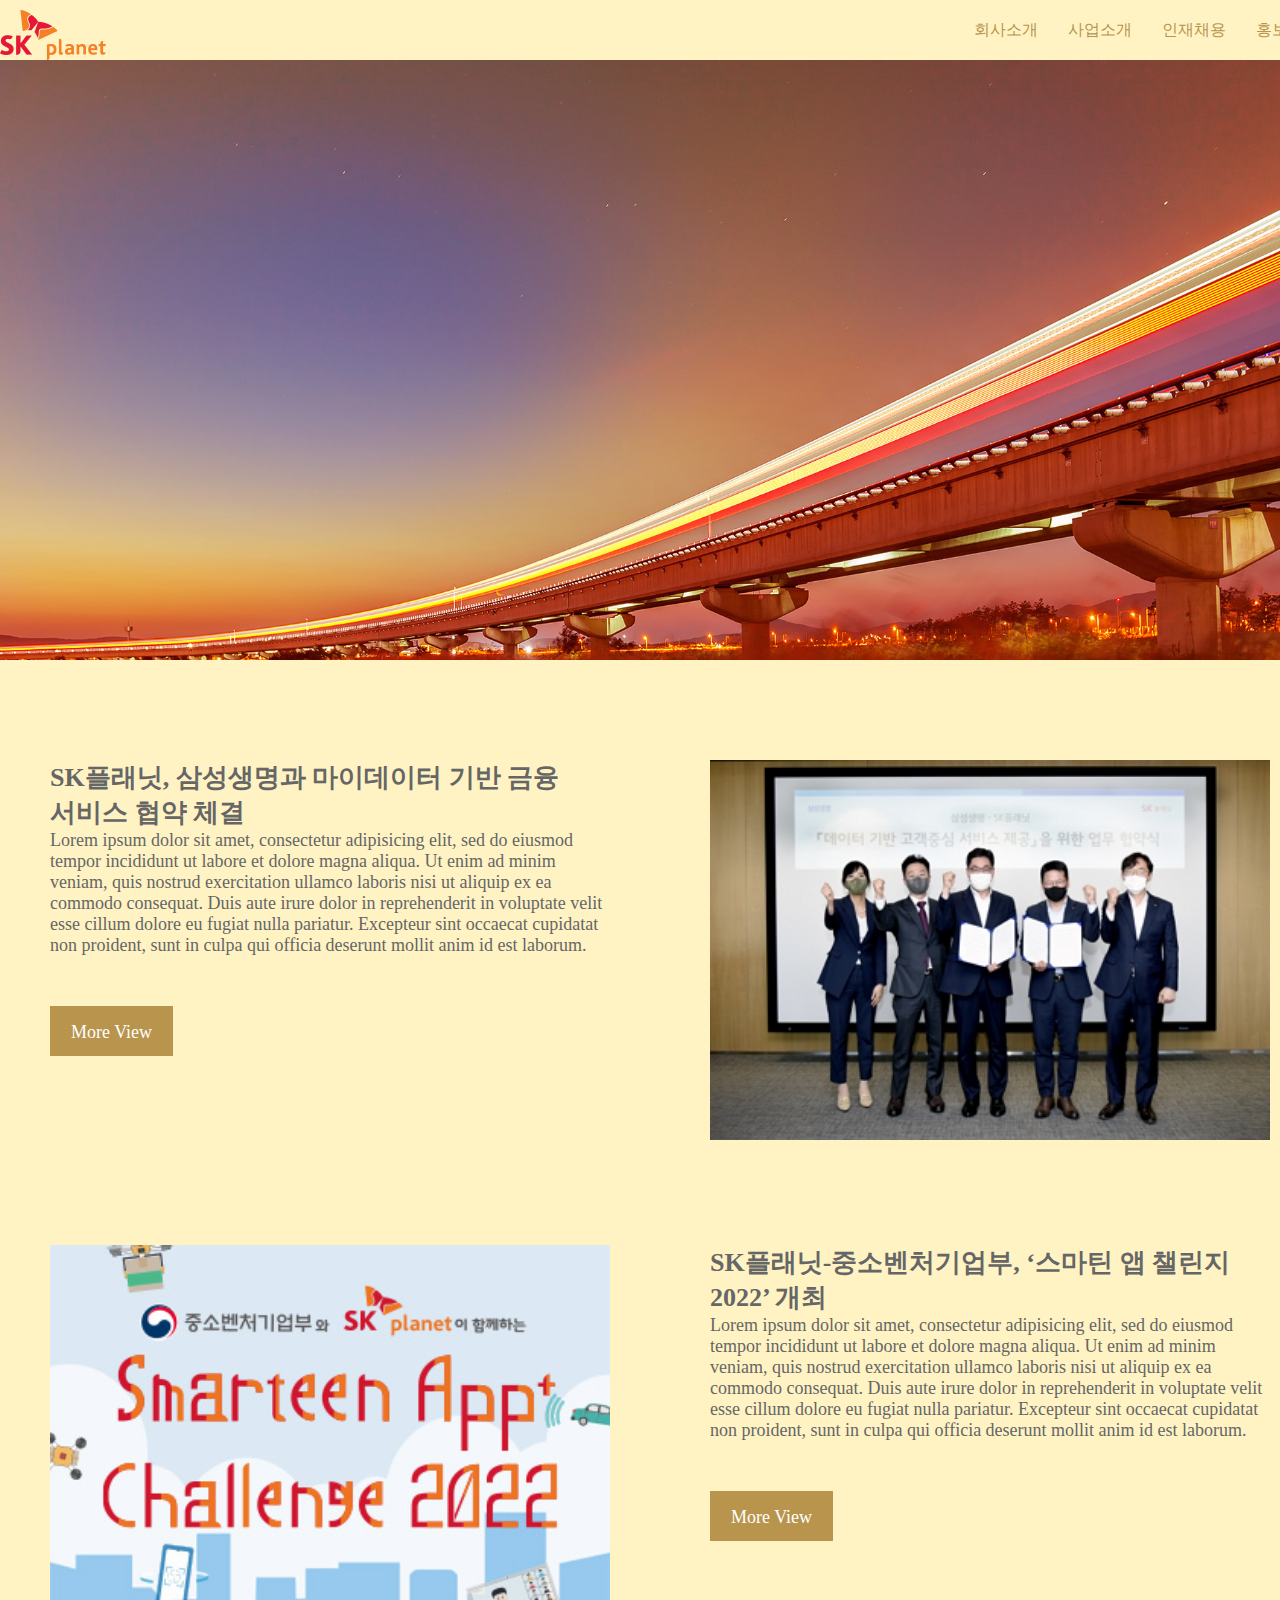
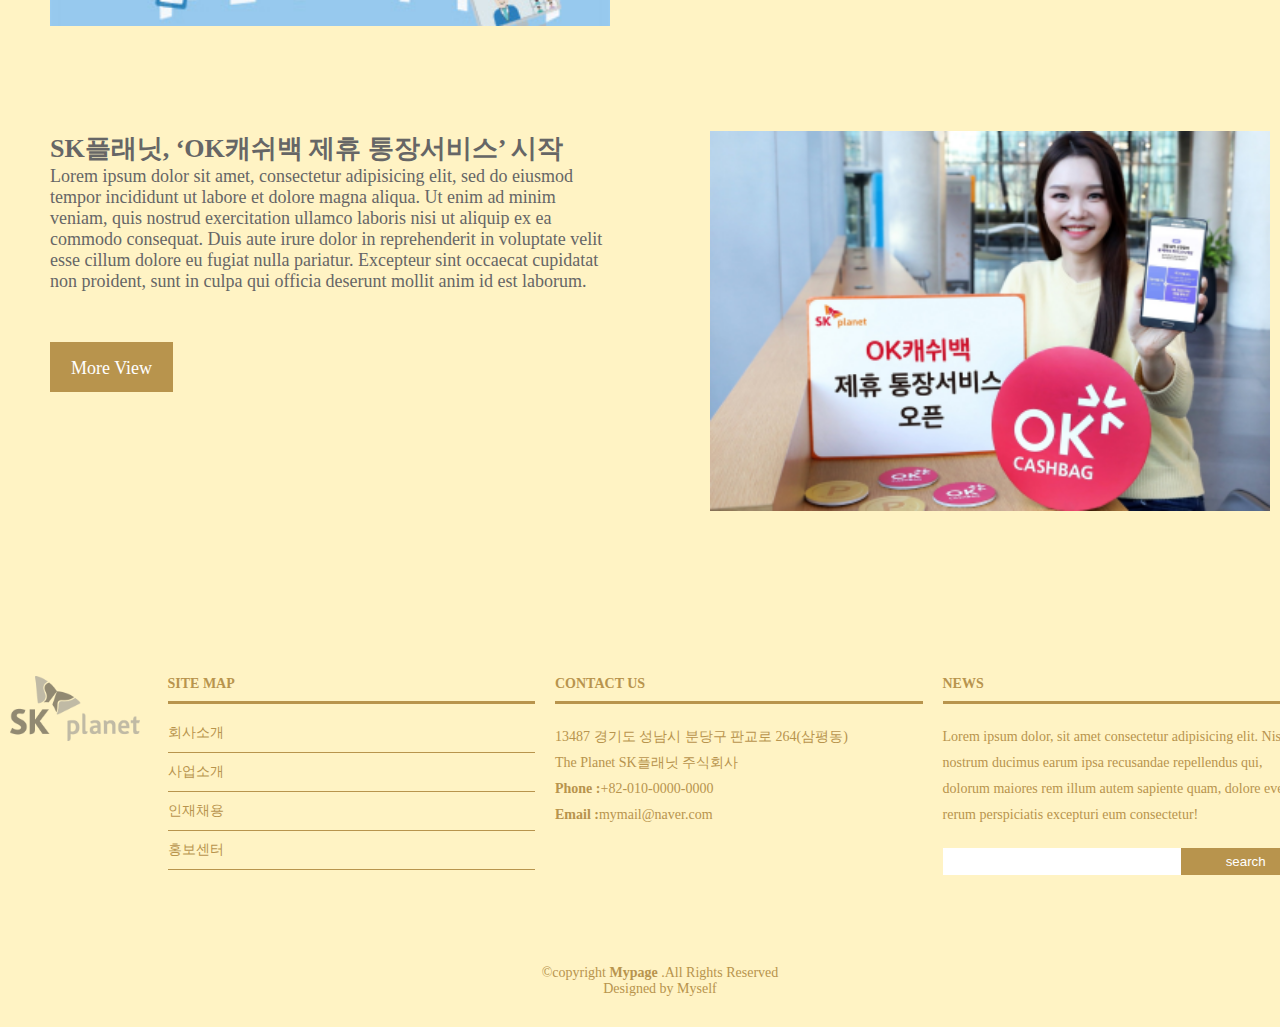
==== index.html @ 3d95439b "f" ====
<!DOCTYPE html>
<html lang="ko">
  <head>
    <meta charset="utf-8">
    <title>SK Planet</title>
    <meta name="viewprot" content="width=device-width, initial-scale=1, maximun-scale=1, minmun-scale=1, user-scalable=no">
    <link rel="stylesheet" href="./css/style.min.css">
    <link rel="stylesheet" href="https://unpkg.com/swiper/swiper-bundle.min.css">
    <script type="text/javascript" src="./js/jquery.min.js"></script>
    <script type="text/javascript" src="./js/common.js"></script>
  </head>
  <body>
    <div id="wrap">
      <header id="header">
        <!-- 로고 -->
        <h1 id="top-logo">
          <a href="index.html"><img src="./img/skp_logo.png" alt="logo"></a>
        </h1>
        <!-- 메인메뉴 -->
        <nav id="top-nav">
          <ul>
            <li>
              <a href="./company/barand.html">회사소개</a>
              <ul class="sub-menu">
                <li><a href="./company/brand.html">Brand</a></li>
                <li><a href="./company/ceo.html">CEO 메시지</a></li>
                <li><a href="./company/co.html">Company Overview</a></li>
                <li><a href="./company/sustainable.html">지속가능경영</a></li>
              </ul>
            </li>
            <li><a href="./product/product.html">사업소개</a>
              <ul class="sub-menu">
                <li><a href="./product/business.html">Business Solution</a></li>
                <li><a href="./product/marketing.html">Marketing Platform</a></li>
              </ul>
            </li>
            <li><a href="./employment/employment.html">인재채용</a>
              <ul class="sub-menu">
                <li><a href="./employment/process.html">채용프로세스</a></li>
              </ul>
            </li>
            <li>
              <a href="./promotion/notice.html">홍보센터</a>
              <ul class="sub-menu">
                <li><a href="./promotion/notice.html">공지사항</a></li>
              </ul>
            </li>
          </ul>
        </nav>
      </header>
      <main>
        <!-- 메인배너 -->
        <div class="mainbanner"></div>
        <!-- 컨텐츠영역 -->
        <div class="container">
          <div class="content">
            <div class="inner">
              <div class="box items_2">
                <div class="items">
                  <h3 class="title">SK플래닛, 삼성생명과 마이데이터 기반 금융<br> 서비스 협약 체결</h3>
                  <p>Lorem ipsum dolor sit amet, consectetur adipisicing elit, sed do eiusmod tempor incididunt ut labore et dolore magna aliqua. Ut enim ad minim veniam, quis nostrud exercitation ullamco laboris nisi ut aliquip ex ea commodo consequat. Duis aute irure dolor in reprehenderit in voluptate velit esse cillum dolore eu fugiat nulla pariatur. Excepteur sint occaecat cupidatat non proident, sunt in culpa qui officia deserunt mollit anim id est laborum.</p>
                  <a href="./company/introduce.html" class="gbtn">More View</a>
                </div>
                <div class="items">
                  <img src="./img/article1.jpg" alt="article1">
                </div>
              </div>
            </div>
            <div class="inner">
              <div class="box items_2">
                <div class="items">
                  <img src="./img/article2.jpg" alt="article2">
                </div>
                <div class="items">
                  <h3 class="title">SK플래닛-중소벤처기업부, ‘스마틴 앱 챌린지 2022’ 개최</h3>
                  <p>Lorem ipsum dolor sit amet, consectetur adipisicing elit, sed do eiusmod tempor incididunt ut labore et dolore magna aliqua. Ut enim ad minim veniam, quis nostrud exercitation ullamco laboris nisi ut aliquip ex ea commodo consequat. Duis aute irure dolor in reprehenderit in voluptate velit esse cillum dolore eu fugiat nulla pariatur. Excepteur sint occaecat cupidatat non proident, sunt in culpa qui officia deserunt mollit anim id est laborum.</p>
                  <a href="./company/introduce.html" class="gbtn">More View</a>
                </div>
              </div>
            </div>
            <div class="inner">
              <div class="box items_2">
                <div class="items">
                  <h3 class="title">SK플래닛,  ‘OK캐쉬백 제휴 통장서비스’ 시작</h3>
                  <p>Lorem ipsum dolor sit amet, consectetur adipisicing elit, sed do eiusmod tempor incididunt ut labore et dolore magna aliqua. Ut enim ad minim veniam, quis nostrud exercitation ullamco laboris nisi ut aliquip ex ea commodo consequat. Duis aute irure dolor in reprehenderit in voluptate velit esse cillum dolore eu fugiat nulla pariatur. Excepteur sint occaecat cupidatat non proident, sunt in culpa qui officia deserunt mollit anim id est laborum.</p>
                  <a href="./company/introduce.html" class="gbtn">More View</a>
                </div>
                <div class="items">
                  <img src="./img/article3.png" alt="article3">
                </div>
              </div>
            </div>
          </div>
        </div>
      </main>
      <footer id="footer">
          <!-- footer 상단 역역 -->
          <div class="footer-top">
            <div class="container">
              <div class="row">
                <div class="column footer-logo">
                  <!-- footer logo -->
                  <h3>
                    <a href="index.html"><img src="./img/skp_logo_gray.png" alt="footerlogo"></a>
                  </h3>
                </div>
                <div class="column">
                  <!-- map -->
                  <h4>site map</h4>
                  <ul>
                    <li><a href="./company/barand.html">회사소개</a></li>
                    <li><a href="./product/product.html">사업소개</a></li>
                    <li><a href="./employment/employment.html">인재채용</a></li>
                    <li><a href="./promotion/notice.html">홍보센터</a></li>
                  </ul>
                </div>
                <div class="column">
                  <!-- contact us  -->
                  <h4>contact us</h4>
                  <p>
                    13487 경기도 성남시 분당구 판교로 264(삼평동)<br>
                    The Planet SK플래닛 주식회사<br>
                    <strong>Phone :</strong><a href="tel:+82-10-0000-0000">+82-010-0000-0000</a><br>
                    <strong>Email :</strong><a href="mailto:mymail@naver.com">mymail@naver.com</a>
                  </p>
                </div>
                <div class="column news">
                  <!-- news -->
                  <h4>news</h4>
                  <p>Lorem ipsum dolor, sit amet consectetur adipisicing elit. Nisi nostrum ducimus earum ipsa recusandae repellendus qui, dolorum maiores rem illum autem sapiente quam, dolore eveniet rerum perspiciatis excepturi eum consectetur!</p>
                  <form>
                    <input type="text" name="search"><input type="submit" value="search">
                  </form>
                </div>
              </div>
            </div>
          </div>
          <!-- footer 하단 영역 -->
          <div class="container">
            <div class="copyright">
              &copy;copyright <strong>Mypage</strong> .All Rights Reserved
            </div>
            <div class="credits">
              Designed by <a href="mailto:aaa@naver.com">Myself</a>
            </div>
          </div>
      </footer>
    </div>
  </body>
</html>
---- css/style.min.css ----
html,body{height:100%}body{background:#fff3c4;color:#666}html,body,p,dt,dd,dl,ul,li,h1,h2,h3,h4,h5,h6{margin:0;padding:0}li{list-style:none}a{text-decoration:none;color:#b8944d;transition:.5s}a:hover{color:#e3a936}.gbtn{display:inline-block;box-sizing:border-box;padding:0 20px;height:50px;line-height:50px;text-align:center;background:#b8944d;color:white;border:1px solid #b8944d}.gbtn:hover{color:#b8944d;background:white}.box{display:flex}.box .items{box-sizing:border-box;padding:50px;flex:100%;flex-shrink:0;font-size:18px}.box .items .title{font-size:26px}.box .items img{width:100%}.box.items_2 .items{flex:50%}table{width:100%;table-layout:fixed;border-collapse:collapse;border:0}table+.gbtn{margin-top:20px}table+.gbtn.right{float:right}table th{padding:20px 15px;text-align:left;font-weight:500;font-size:16px;color:#ffffff;text-transform:uppercase}table td{padding:15px;text-align:left;vertical-align:middle;font-weight:300;font-size:14px;color:#666;border-bottom:1px solid #b8944d}.tbl-header{background-color:#b8944d;margin-top:50px}.tbl-content{margin-top:0}.accordian dl{margin:50px auto}.accordian dl dt{font-size:18px;text-indent:3em;color:white;line-height:35px;height:35px;background:#b8944d}.accordian dl dd{height:300px;background:#d4d0c8}.accordian dl dd p{text-indent:1em;padding:20px}.map-info-window{width:150px;text-align:center;padding:6px 0}#wrap{width:1320px;margin:0 auto}#wrap #header{position:relative;height:60px}#wrap #header #top-logo{position:relative;z-index:1;float:left}#wrap #header #top-logo a{height:60px;line-height:60px}#wrap #header #top-logo a img{margin-top:10px;float:left}#wrap #header #top-nav{position:relative;height:60px}#wrap #header #top-nav ul{float:right}#wrap #header #top-nav ul li{position:relative;float:left;margin-left:30px}#wrap #header #top-nav ul li:first-child{margin-left:0}#wrap #header #top-nav ul li a{display:inline-block;width:100%;height:100%;line-height:60px}#wrap #header #top-nav ul li:hover .sub-menu{visibility:visible;top:100%;opacity:1}#wrap #header #top-nav ul li .sub-menu{position:absolute;border:1px solid #b8944d;visibility:hidden;top:calc(100% - 3px);opacity:0;transition:0.3s;z-index:500}#wrap #header #top-nav ul li .sub-menu li{width:100%;margin:0;background:white;box-sizing:border-box;padding:0 10px;min-width:150px;transition:0.3x}#wrap #header #top-nav ul li .sub-menu li:hover{background:#b8944d}#wrap #header #top-nav ul li .sub-menu li:hover a{color:white}#wrap #header #top-nav ul li .sub-menu li a{height:40px;line-height:40px}#wrap main{min-height:calc(100vh - (60px + 80px + 51px))}#wrap #footer{margin-top:50px;color:#b8944d;font-size:14px}#wrap #footer>.container{padding:30px 0;text-align:center}#wrap #footer .container .row{display:flex;justify-content:center;flex-wrap:wrap}#wrap #footer .container .row .column{flex:25%;padding:0 10px;margin-bottom:30px;box-sizing:border-box}#wrap #footer .container .row .column.footer-logo{flex:100px}#wrap #footer .container .row .column.news p{margin-bottom:20px}#wrap #footer .container .row .column.news input[type=text]{border:0;width:65%;padding:6px 8px;box-sizing:border-box}#wrap #footer .container .row .column.news input[type=submit]{border:0;padding:6px 0;width:35%;background-color:#b8944d;color:white;cursor:pointer}#wrap #footer .container .row .column.footer-logo h3 a img{width:130px;height:65px}#wrap #footer .container .row .column h4{position:relative;font-size:14px;font-weight:700;text-transform:uppercase;padding-bottom:12px;margin-bottom:20px}#wrap #footer .container .row .column h4:after,#wrap #footer .container .row .column h4:before{content:'';position:absolute;bottom:0;left:0}#wrap #footer .container .row .column h4:before{width:100%;height:1px;background-color:#b8944d}#wrap #footer .container .row .column h4:after{width:100%;height:3px;background-color:#b8944d}#wrap #footer .container .row ul li{border-bottom:1px solid #b8944d;padding:10px 0}#wrap #footer .container .row ul li:first-child{padding-top:0}#wrap #footer .container .row p{line-height:26px}#wrap #footer .footer-top{background-color:#fff3c4;padding:60px 0 30px}.mainbanner{height:600px;background-image:url("../img/main-banner-01.jpg");background-repeat:no-repeat;background-size:cover}.inner:nth-child(1){margin-top:50px}.inner .box.items_2 .items p+a{margin-top:50px}body.subpage main .container{display:flex}body.subpage main .container #lnb{flex:230px;flex-shrink:0;flex-grow:0;box-sizing:border-box;padding-right:50px}body.subpage main .container #lnb ul li{border-bottom:1px solid #b8944d}body.subpage main .container #lnb ul li a{display:inline-block;width:100%;height:100%;line-height:50px;font-size:18px;box-sizing:border-box;transition:0.5s}body.subpage main .container #lnb ul li a:hover{padding-left:20px}body.subpage main .container #lnb ul li a.on{color:white;background:#b8944d;padding-left:20px}body.subpage main .container .sub-title span{position:relative;display:inline-block;padding-bottom:8px;line-height:43px}body.subpage main .container .sub-title span:after{content:'';position:absolute;height:3px;background:#b8944d;bottom:0;left:0;right:0}body.subpage main .container .inner+.inner{margin-top:50px;padding-top:50px;border-top:1px solid #b8944d}body.subpage main .container .inner .box{flex-wrap:wrap}
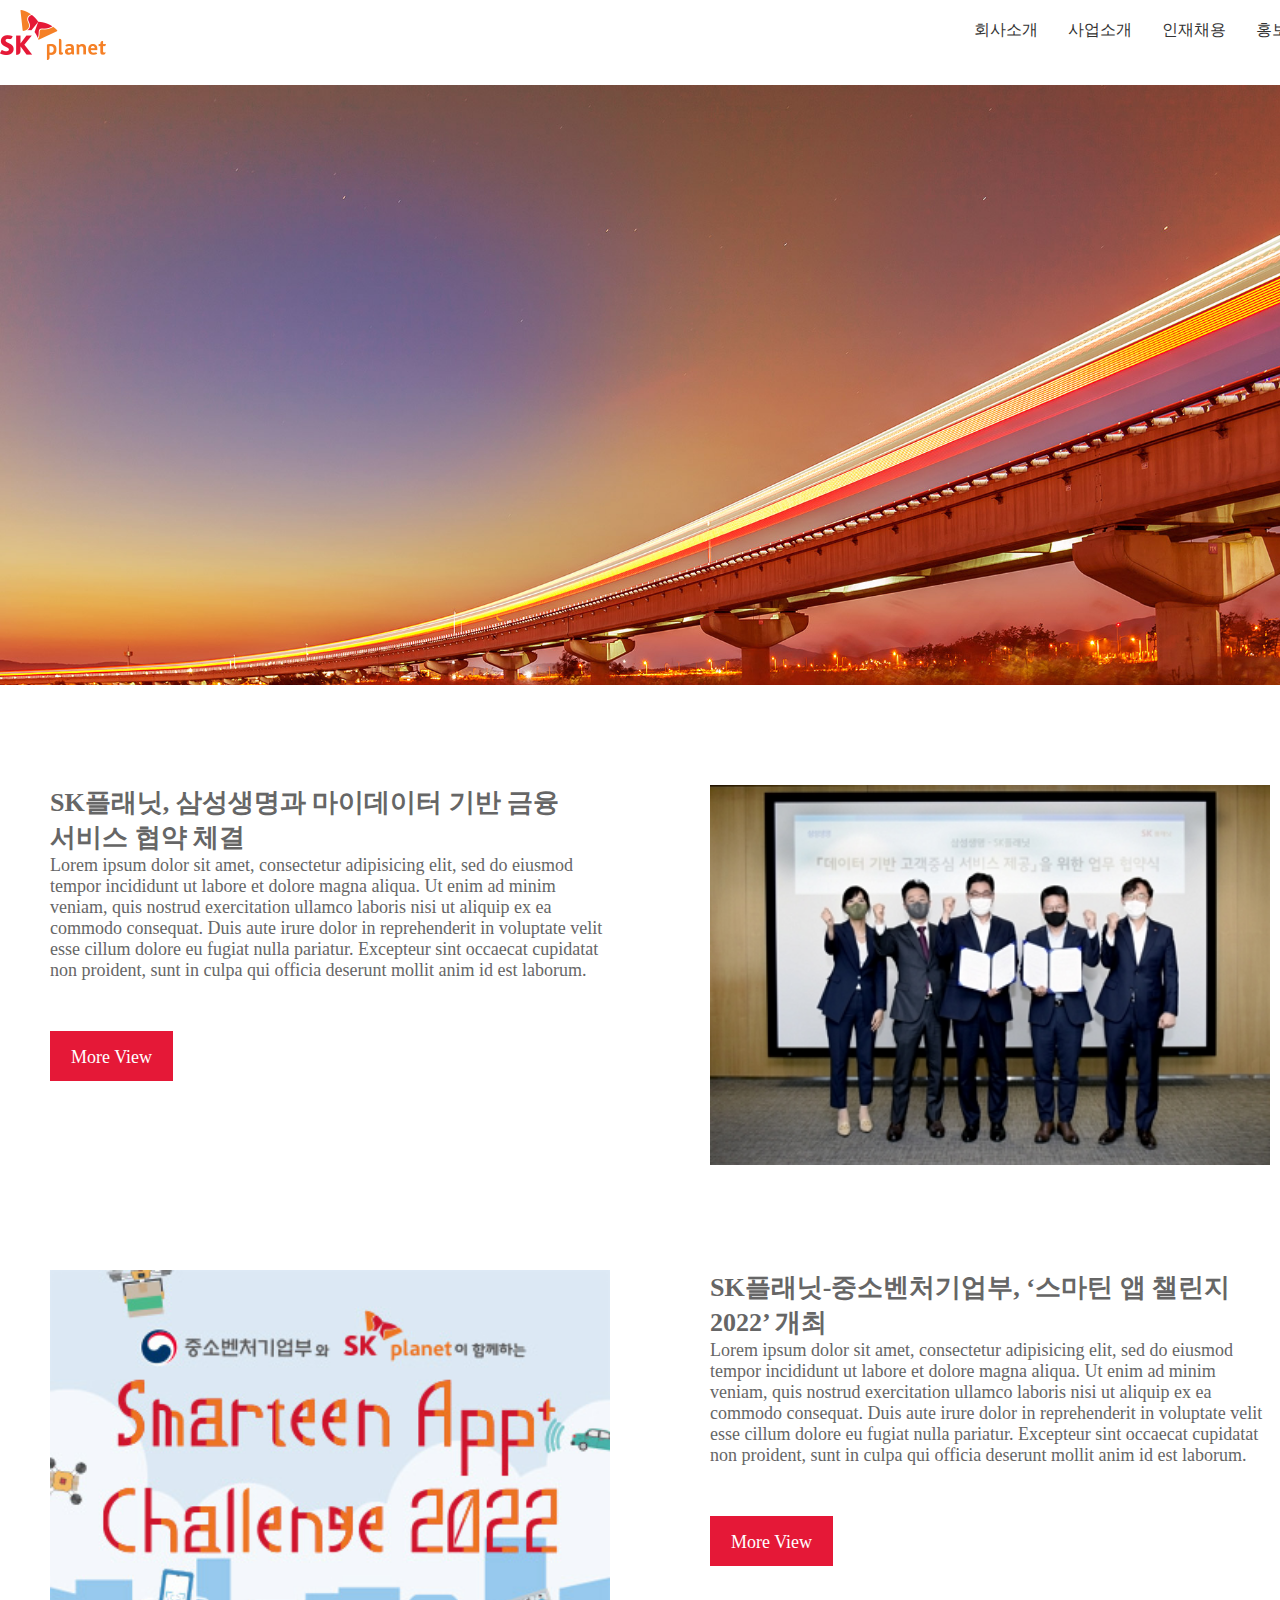
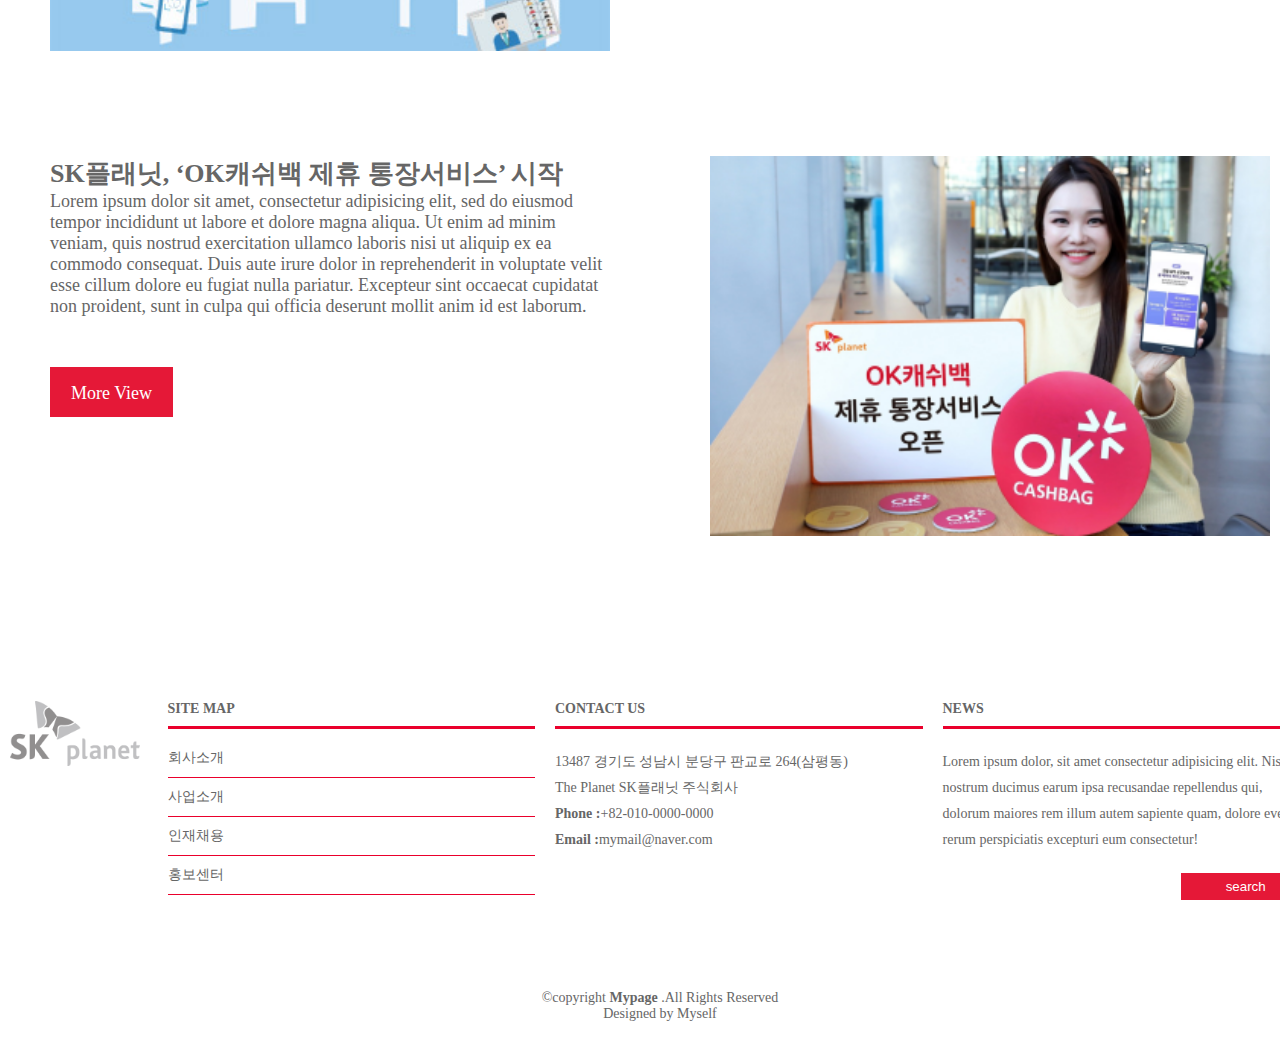
==== commit 35116ef6: "sus" ====
--- a/index.html
+++ b/index.html
@@ -20,7 +20,7 @@
         <nav id="top-nav">
           <ul>
             <li>
-              <a href="./company/barand.html">회사소개</a>
+              <a href="./company/brand.html">회사소개</a>
               <ul class="sub-menu">
                 <li><a href="./company/brand.html">Brand</a></li>
                 <li><a href="./company/ceo.html">CEO 메시지</a></li>
@@ -59,7 +59,7 @@
                 <div class="items">
                   <h3 class="title">SK플래닛, 삼성생명과 마이데이터 기반 금융<br> 서비스 협약 체결</h3>
                   <p>Lorem ipsum dolor sit amet, consectetur adipisicing elit, sed do eiusmod tempor incididunt ut labore et dolore magna aliqua. Ut enim ad minim veniam, quis nostrud exercitation ullamco laboris nisi ut aliquip ex ea commodo consequat. Duis aute irure dolor in reprehenderit in voluptate velit esse cillum dolore eu fugiat nulla pariatur. Excepteur sint occaecat cupidatat non proident, sunt in culpa qui officia deserunt mollit anim id est laborum.</p>
-                  <a href="./company/introduce.html" class="gbtn">More View</a>
+                  <a href="#" class="gbtn">More View</a>
                 </div>
                 <div class="items">
                   <img src="./img/article1.jpg" alt="article1">
@@ -74,7 +74,7 @@
                 <div class="items">
                   <h3 class="title">SK플래닛-중소벤처기업부, ‘스마틴 앱 챌린지 2022’ 개최</h3>
                   <p>Lorem ipsum dolor sit amet, consectetur adipisicing elit, sed do eiusmod tempor incididunt ut labore et dolore magna aliqua. Ut enim ad minim veniam, quis nostrud exercitation ullamco laboris nisi ut aliquip ex ea commodo consequat. Duis aute irure dolor in reprehenderit in voluptate velit esse cillum dolore eu fugiat nulla pariatur. Excepteur sint occaecat cupidatat non proident, sunt in culpa qui officia deserunt mollit anim id est laborum.</p>
-                  <a href="./company/introduce.html" class="gbtn">More View</a>
+                  <a href="#" class="gbtn">More View</a>
                 </div>
               </div>
             </div>
@@ -83,7 +83,7 @@
                 <div class="items">
                   <h3 class="title">SK플래닛,  ‘OK캐쉬백 제휴 통장서비스’ 시작</h3>
                   <p>Lorem ipsum dolor sit amet, consectetur adipisicing elit, sed do eiusmod tempor incididunt ut labore et dolore magna aliqua. Ut enim ad minim veniam, quis nostrud exercitation ullamco laboris nisi ut aliquip ex ea commodo consequat. Duis aute irure dolor in reprehenderit in voluptate velit esse cillum dolore eu fugiat nulla pariatur. Excepteur sint occaecat cupidatat non proident, sunt in culpa qui officia deserunt mollit anim id est laborum.</p>
-                  <a href="./company/introduce.html" class="gbtn">More View</a>
+                  <a href="#" class="gbtn">More View</a>
                 </div>
                 <div class="items">
                   <img src="./img/article3.png" alt="article3">
--- a/css/style.min.css
+++ b/css/style.min.css
@@ -1 +1 @@
-html,body{height:100%}body{background:#fff3c4;color:#666}html,body,p,dt,dd,dl,ul,li,h1,h2,h3,h4,h5,h6{margin:0;padding:0}li{list-style:none}a{text-decoration:none;color:#b8944d;transition:.5s}a:hover{color:#e3a936}.gbtn{display:inline-block;box-sizing:border-box;padding:0 20px;height:50px;line-height:50px;text-align:center;background:#b8944d;color:white;border:1px solid #b8944d}.gbtn:hover{color:#b8944d;background:white}.box{display:flex}.box .items{box-sizing:border-box;padding:50px;flex:100%;flex-shrink:0;font-size:18px}.box .items .title{font-size:26px}.box .items img{width:100%}.box.items_2 .items{flex:50%}table{width:100%;table-layout:fixed;border-collapse:collapse;border:0}table+.gbtn{margin-top:20px}table+.gbtn.right{float:right}table th{padding:20px 15px;text-align:left;font-weight:500;font-size:16px;color:#ffffff;text-transform:uppercase}table td{padding:15px;text-align:left;vertical-align:middle;font-weight:300;font-size:14px;color:#666;border-bottom:1px solid #b8944d}.tbl-header{background-color:#b8944d;margin-top:50px}.tbl-content{margin-top:0}.accordian dl{margin:50px auto}.accordian dl dt{font-size:18px;text-indent:3em;color:white;line-height:35px;height:35px;background:#b8944d}.accordian dl dd{height:300px;background:#d4d0c8}.accordian dl dd p{text-indent:1em;padding:20px}.map-info-window{width:150px;text-align:center;padding:6px 0}#wrap{width:1320px;margin:0 auto}#wrap #header{position:relative;height:60px}#wrap #header #top-logo{position:relative;z-index:1;float:left}#wrap #header #top-logo a{height:60px;line-height:60px}#wrap #header #top-logo a img{margin-top:10px;float:left}#wrap #header #top-nav{position:relative;height:60px}#wrap #header #top-nav ul{float:right}#wrap #header #top-nav ul li{position:relative;float:left;margin-left:30px}#wrap #header #top-nav ul li:first-child{margin-left:0}#wrap #header #top-nav ul li a{display:inline-block;width:100%;height:100%;line-height:60px}#wrap #header #top-nav ul li:hover .sub-menu{visibility:visible;top:100%;opacity:1}#wrap #header #top-nav ul li .sub-menu{position:absolute;border:1px solid #b8944d;visibility:hidden;top:calc(100% - 3px);opacity:0;transition:0.3s;z-index:500}#wrap #header #top-nav ul li .sub-menu li{width:100%;margin:0;background:white;box-sizing:border-box;padding:0 10px;min-width:150px;transition:0.3x}#wrap #header #top-nav ul li .sub-menu li:hover{background:#b8944d}#wrap #header #top-nav ul li .sub-menu li:hover a{color:white}#wrap #header #top-nav ul li .sub-menu li a{height:40px;line-height:40px}#wrap main{min-height:calc(100vh - (60px + 80px + 51px))}#wrap #footer{margin-top:50px;color:#b8944d;font-size:14px}#wrap #footer>.container{padding:30px 0;text-align:center}#wrap #footer .container .row{display:flex;justify-content:center;flex-wrap:wrap}#wrap #footer .container .row .column{flex:25%;padding:0 10px;margin-bottom:30px;box-sizing:border-box}#wrap #footer .container .row .column.footer-logo{flex:100px}#wrap #footer .container .row .column.news p{margin-bottom:20px}#wrap #footer .container .row .column.news input[type=text]{border:0;width:65%;padding:6px 8px;box-sizing:border-box}#wrap #footer .container .row .column.news input[type=submit]{border:0;padding:6px 0;width:35%;background-color:#b8944d;color:white;cursor:pointer}#wrap #footer .container .row .column.footer-logo h3 a img{width:130px;height:65px}#wrap #footer .container .row .column h4{position:relative;font-size:14px;font-weight:700;text-transform:uppercase;padding-bottom:12px;margin-bottom:20px}#wrap #footer .container .row .column h4:after,#wrap #footer .container .row .column h4:before{content:'';position:absolute;bottom:0;left:0}#wrap #footer .container .row .column h4:before{width:100%;height:1px;background-color:#b8944d}#wrap #footer .container .row .column h4:after{width:100%;height:3px;background-color:#b8944d}#wrap #footer .container .row ul li{border-bottom:1px solid #b8944d;padding:10px 0}#wrap #footer .container .row ul li:first-child{padding-top:0}#wrap #footer .container .row p{line-height:26px}#wrap #footer .footer-top{background-color:#fff3c4;padding:60px 0 30px}.mainbanner{height:600px;background-image:url("../img/main-banner-01.jpg");background-repeat:no-repeat;background-size:cover}.inner:nth-child(1){margin-top:50px}.inner .box.items_2 .items p+a{margin-top:50px}body.subpage main .container{display:flex}body.subpage main .container #lnb{flex:230px;flex-shrink:0;flex-grow:0;box-sizing:border-box;padding-right:50px}body.subpage main .container #lnb ul li{border-bottom:1px solid #b8944d}body.subpage main .container #lnb ul li a{display:inline-block;width:100%;height:100%;line-height:50px;font-size:18px;box-sizing:border-box;transition:0.5s}body.subpage main .container #lnb ul li a:hover{padding-left:20px}body.subpage main .container #lnb ul li a.on{color:white;background:#b8944d;padding-left:20px}body.subpage main .container .sub-title span{position:relative;display:inline-block;padding-bottom:8px;line-height:43px}body.subpage main .container .sub-title span:after{content:'';position:absolute;height:3px;background:#b8944d;bottom:0;left:0;right:0}body.subpage main .container .inner+.inner{margin-top:50px;padding-top:50px;border-top:1px solid #b8944d}body.subpage main .container .inner .box{flex-wrap:wrap}
+html,body{height:100%}body{background:#fff;color:#666}html,body,p,dt,dd,dl,ul,li,h1,h2,h3,h4,h5,h6{margin:0;padding:0}li{list-style:none}a{text-decoration:none;color:#666;transition:.5s}a:hover{color:#ea002c}.gbtn{display:inline-block;box-sizing:border-box;padding:0 20px;height:50px;line-height:50px;text-align:center;background:#e51837;color:white;border:1px solid #e51837}.gbtn:hover{color:#e51837;background:white}.box{display:flex}.box .items{box-sizing:border-box;padding:50px;flex:100%;flex-shrink:0;font-size:18px}.box .items .title{font-size:26px}.box .items img{width:100%}.box.items_2 .items{flex:50%}table{width:100%;table-layout:fixed;border-collapse:collapse;border:0}table+.gbtn{margin-top:20px}table+.gbtn.right{float:right}table th{padding:20px 15px;text-align:left;font-weight:500;font-size:16px;color:#ffffff;text-transform:uppercase}table td{padding:15px;text-align:left;vertical-align:middle;font-weight:300;font-size:14px;color:#666;border-bottom:1px solid #ea002c}.tbl-header{background-color:#ea002c;margin-top:50px}.tbl-content{margin-top:0}.accordian dl{margin:50px auto}.accordian dl dt{font-size:18px;text-indent:3em;color:white;line-height:35px;height:35px;background:#b8944d}.accordian dl dd{height:300px;background:#d4d0c8}.accordian dl dd p{text-indent:1em;padding:20px}.map-info-window{width:150px;text-align:center;padding:6px 0}#wrap{width:1320px;margin:0 auto}#wrap #header{position:relative;height:60px}#wrap #header #top-logo{position:relative;z-index:1;float:left}#wrap #header #top-logo a{height:60px;line-height:60px}#wrap #header #top-logo a img{margin-top:10px;float:left}#wrap #header #top-nav{position:relative;height:60px}#wrap #header #top-nav ul{float:right}#wrap #header #top-nav ul li{position:relative;float:left;margin-left:30px}#wrap #header #top-nav ul li:first-child{margin-left:0}#wrap #header #top-nav ul li a{display:inline-block;width:100%;height:100%;line-height:60px;color:#333}#wrap #header #top-nav ul li:hover .sub-menu{visibility:visible;top:100%;opacity:1}#wrap #header #top-nav ul li .sub-menu{position:absolute;border:1px solid #ccc;visibility:hidden;top:calc(100% - 3px);opacity:0;transition:0.3s;z-index:500}#wrap #header #top-nav ul li .sub-menu li{width:100%;margin:0;background:white;box-sizing:border-box;padding:0 10px;min-width:150px;transition:0.3x}#wrap #header #top-nav ul li .sub-menu li:hover{background:white}#wrap #header #top-nav ul li .sub-menu li:hover a{color:#ea002c}#wrap #header #top-nav ul li .sub-menu li a{height:40px;line-height:40px}#wrap main{min-height:calc(100vh - (60px + 80px + 51px))}#wrap #footer{margin-top:50px;color:#666;font-size:14px}#wrap #footer>.container{padding:30px 0;text-align:center}#wrap #footer .container .row{display:flex;justify-content:center;flex-wrap:wrap}#wrap #footer .container .row .column{flex:25%;padding:0 10px;margin-bottom:30px;box-sizing:border-box}#wrap #footer .container .row .column.footer-logo{flex:100px}#wrap #footer .container .row .column.news p{margin-bottom:20px}#wrap #footer .container .row .column.news input[type=text]{border:0;width:65%;padding:6px 8px;box-sizing:border-box}#wrap #footer .container .row .column.news input[type=submit]{border:0;padding:6px 0;width:35%;background-color:#e51837;color:white;cursor:pointer}#wrap #footer .container .row .column.footer-logo h3 a img{width:130px;height:65px}#wrap #footer .container .row .column h4{position:relative;font-size:14px;font-weight:700;text-transform:uppercase;padding-bottom:12px;margin-bottom:20px}#wrap #footer .container .row .column h4:after,#wrap #footer .container .row .column h4:before{content:'';position:absolute;bottom:0;left:0}#wrap #footer .container .row .column h4:before{width:100%;height:1px;background-color:#ea002c}#wrap #footer .container .row .column h4:after{width:100%;height:3px;background-color:#ea002c}#wrap #footer .container .row ul li{border-bottom:1px solid #ea002c;padding:10px 0}#wrap #footer .container .row ul li:first-child{padding-top:0}#wrap #footer .container .row p{line-height:26px}#wrap #footer .footer-top{background-color:#fff;padding:60px 0 30px}.mainbanner{height:600px;background-image:url("../img/main-banner-01.jpg");background-repeat:no-repeat;background-size:cover;margin-top:25px}.inner:nth-child(1){margin-top:50px}.inner .box.items_2 .items p+a{margin-top:50px}body.subpage main .container{display:flex}body.subpage main .container #lnb{flex:230px;flex-shrink:0;flex-grow:0;box-sizing:border-box;padding-right:50px;margin-top:25px}body.subpage main .container #lnb ul li{border-bottom:1px solid #ea002c}body.subpage main .container #lnb ul li a{display:inline-block;width:100%;height:100%;line-height:50px;font-size:18px;box-sizing:border-box;transition:0.5s}body.subpage main .container #lnb ul li a:hover{padding-left:20px}body.subpage main .container #lnb ul li a.on{color:white;background:#e51837;padding-left:20px}body.subpage main .container .sub-title span{position:relative;display:inline-block;line-height:75px}body.subpage main .container .sub-title span:after{content:'';position:absolute;height:3px;background:#ea002c;bottom:0;left:0;right:0}body.subpage main .container .inner+.inner{margin-top:50px;padding-top:50px;border-top:1px solid #666}body.subpage main .container .inner .box{flex-wrap:wrap}body.subpage main .container .inner .items img{margin-bottom:30px}body.subpage main .container .inner .items p{text-align:center;color:#000;line-height:1.8;font-size:16px}body.subpage main .container .inner .title{margin-bottom:20px}body.subpage main .container .inner .title+p{text-align:left}body.subpage main .container .inner .title+ul{color:#333;float:right;border-top:1px solid #666;border-bottom:1px solid #666;width:842px}body.subpage main .container .inner .cover{padding:35px 19px 32px;border-top:1px solid #ccc;height:50px}body.subpage main .container .inner .cover:first-child{border-top:none}body.subpage main .container .inner .cover ul{float:left;margin:0 0 40px 40px}body.subpage main .container .inner .year{float:left;font-weight:bold;font-size:18px}body.subpage main .container .inner .hisory{margin-top:14px}body.subpage main .container .inner .hisory:first-child{margin-top:0}body.subpage main .container .inner .month{font-weight:bold;font-size:16px;display:inline-block;width:35px;text-align:right;margin-right:20px;float:left}body.subpage main .container .inner .text{width:640px;font-size:14px;color:#666}body.subpage main .container .inner .co{margin-top:40px;text-align:center;font-size:14px}
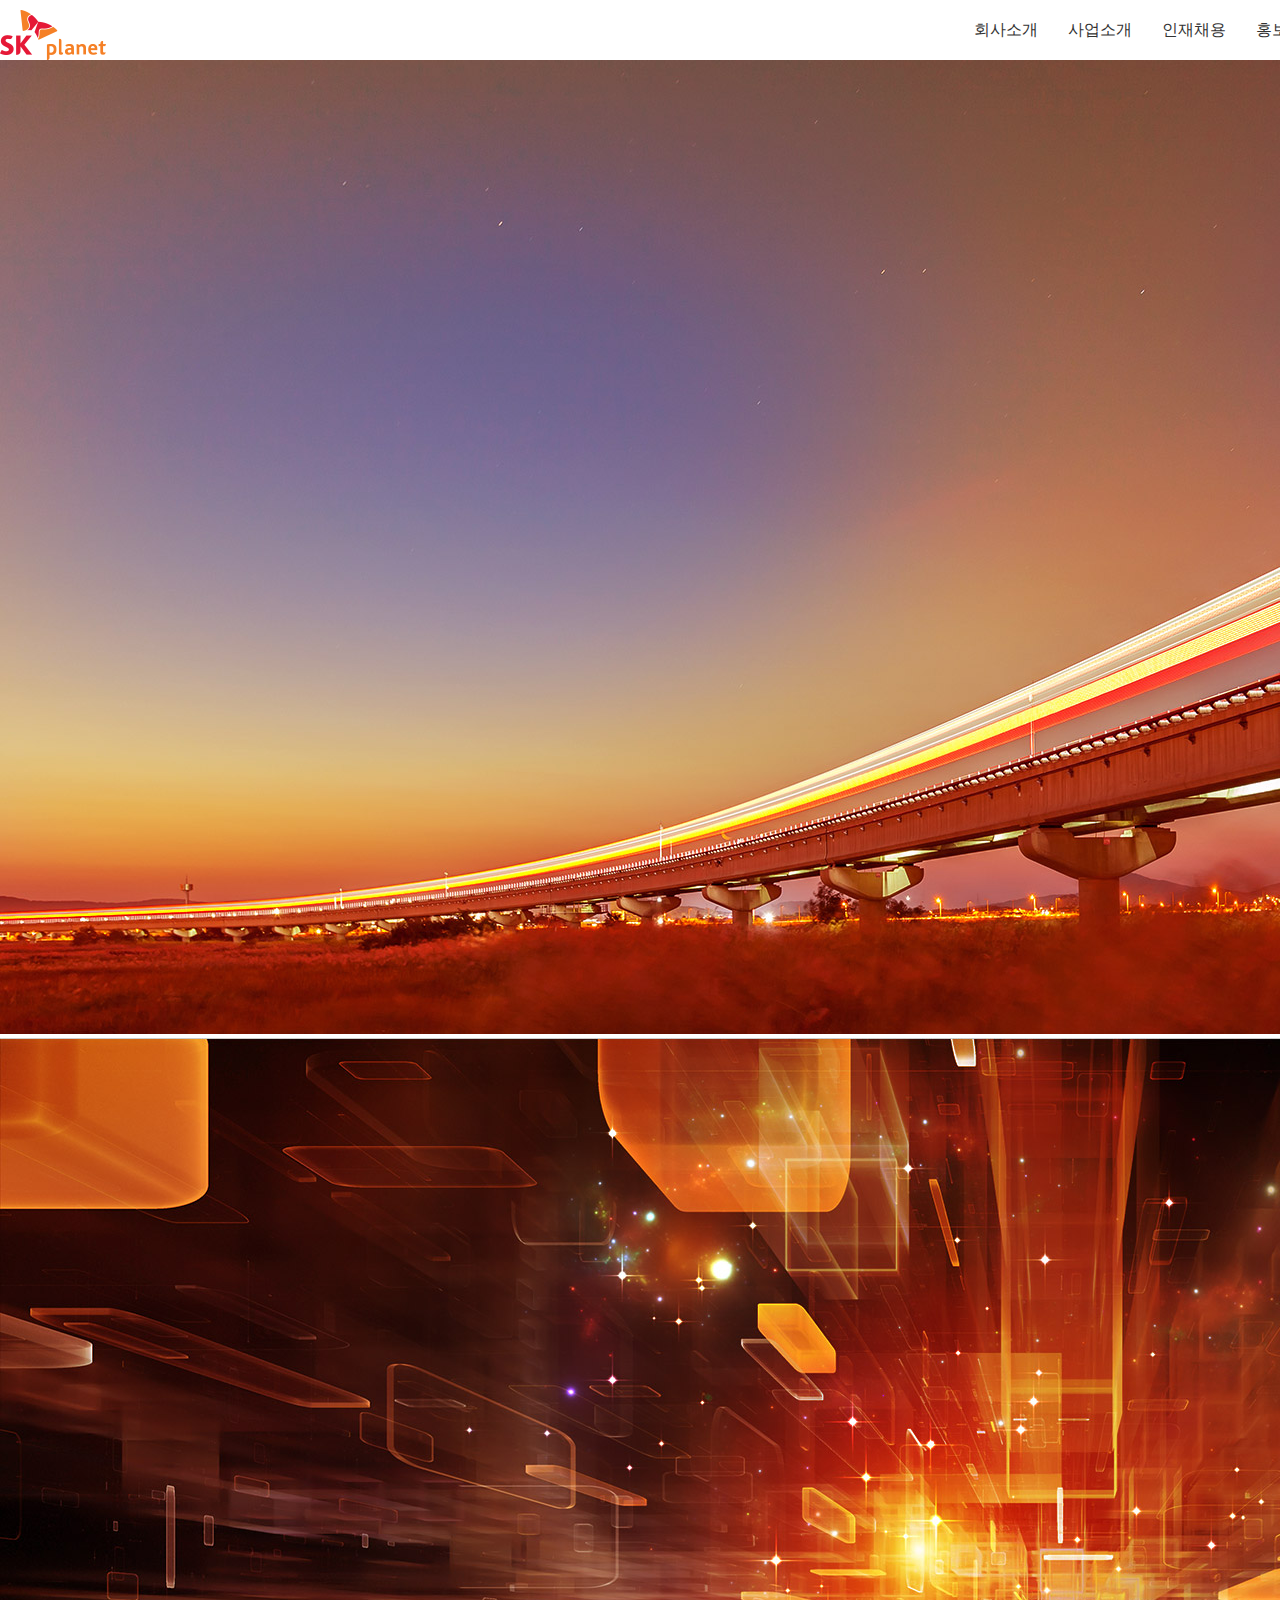
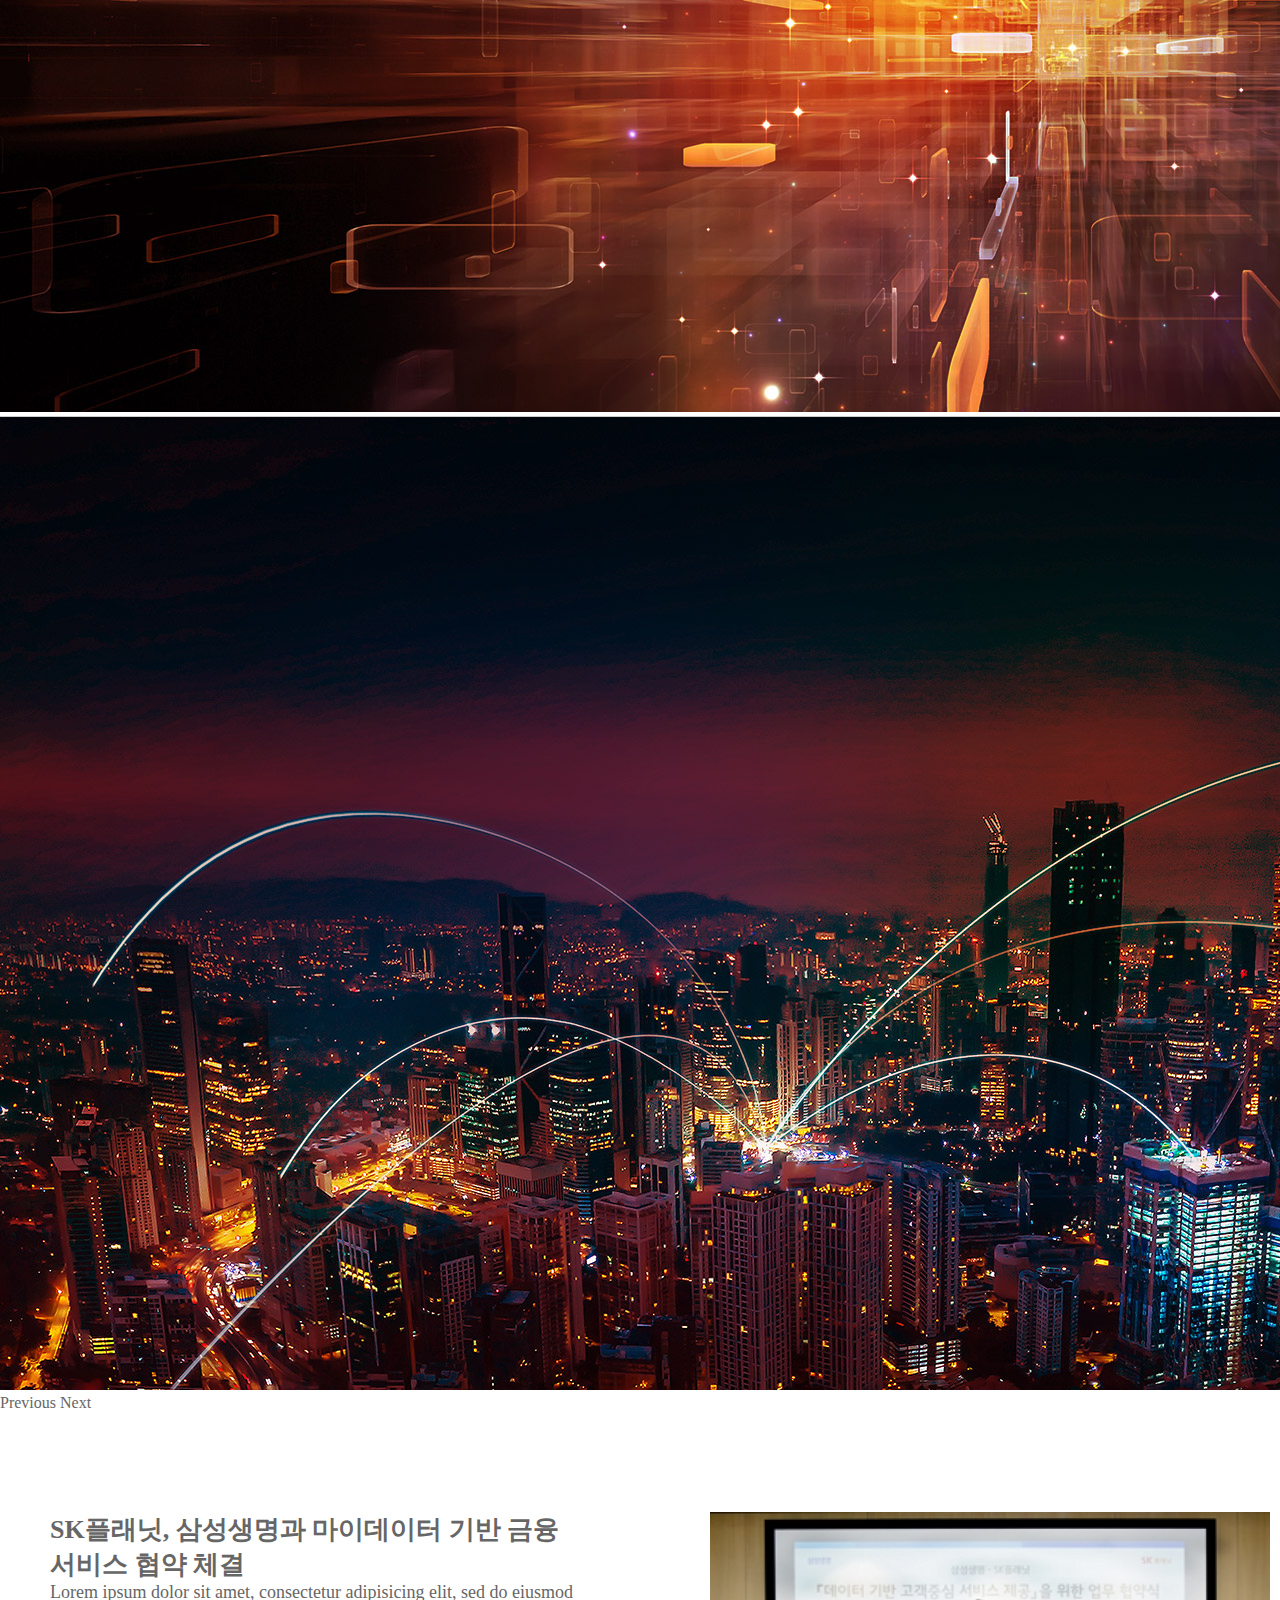
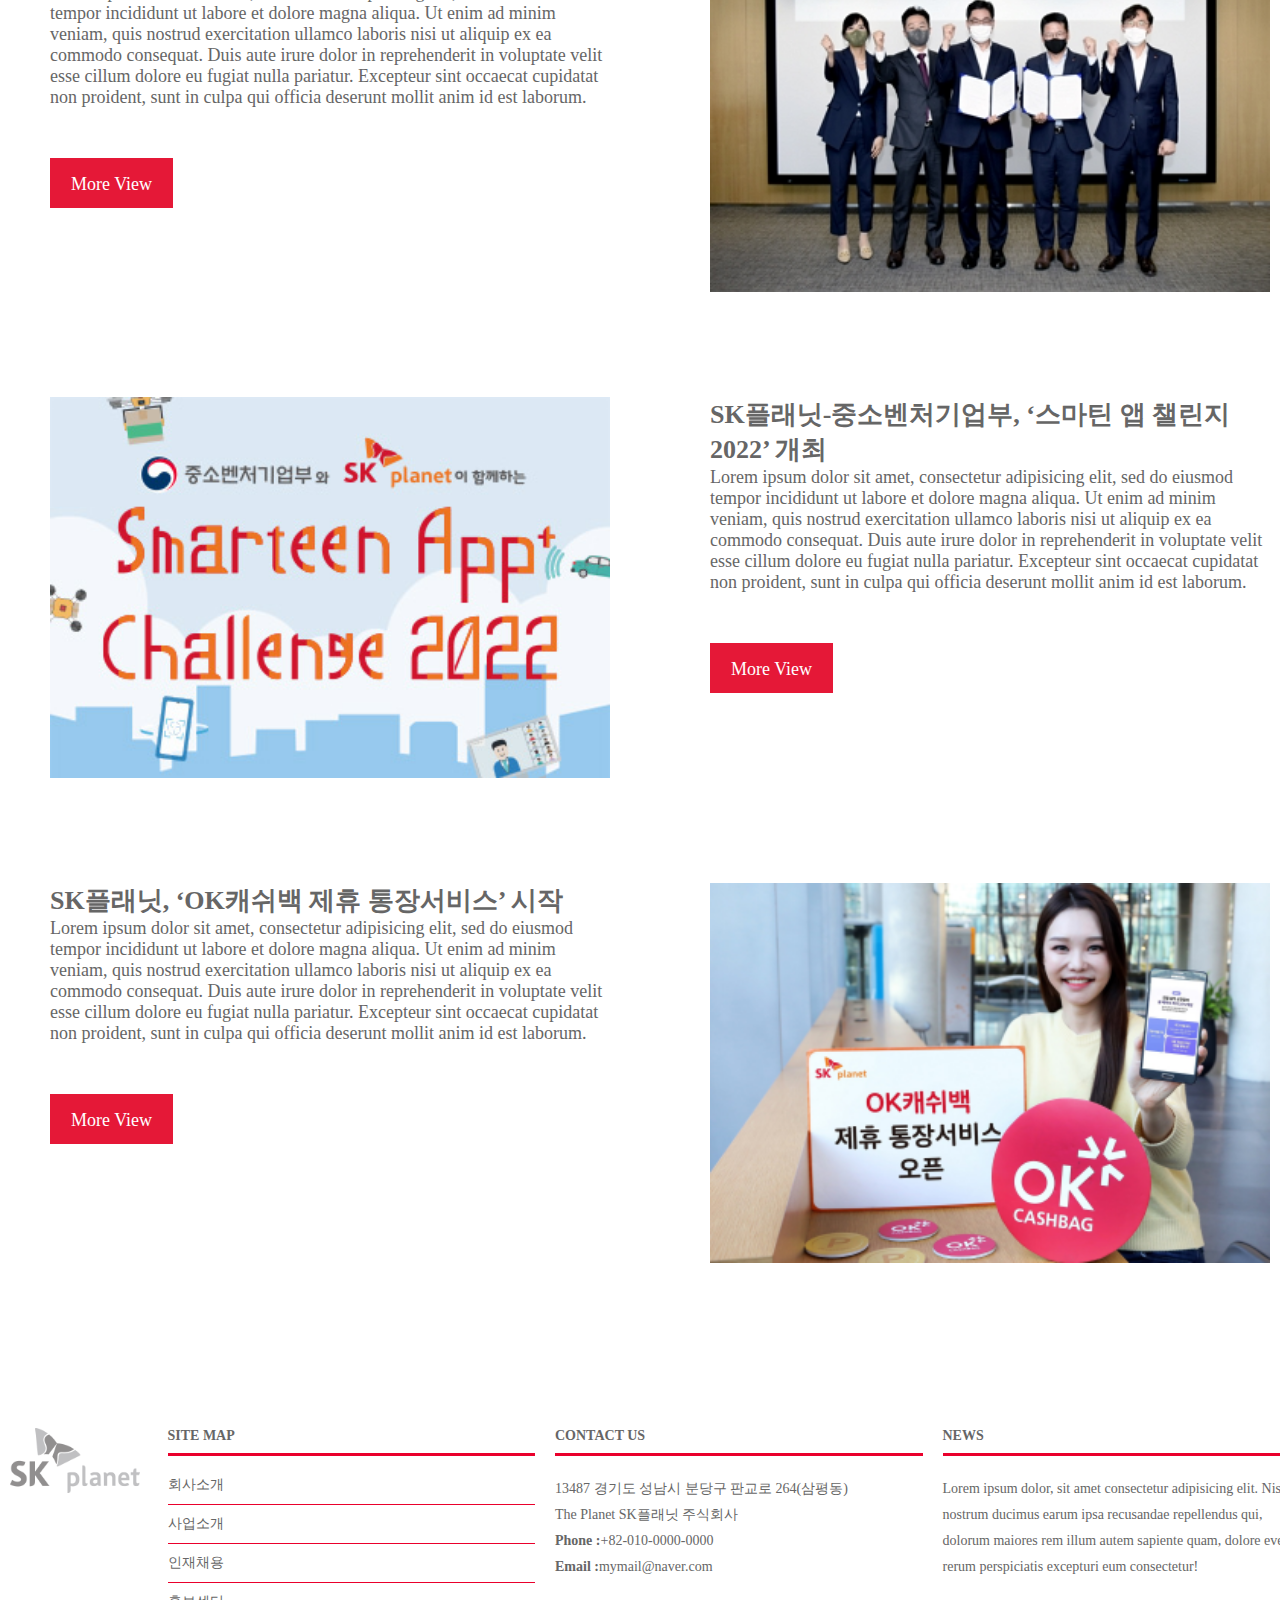
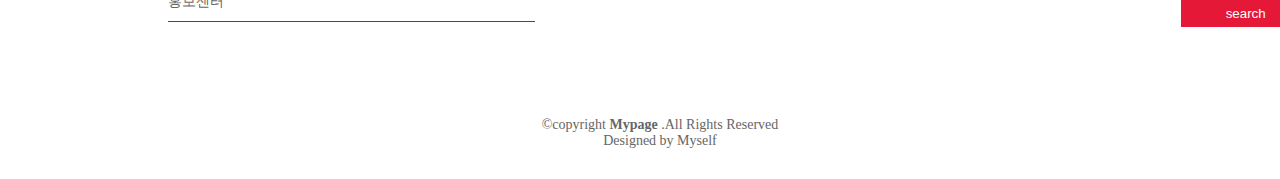
==== commit c28e99f8: "05.23" ====
--- a/index.html
+++ b/index.html
@@ -4,8 +4,8 @@
     <meta charset="utf-8">
     <title>SK Planet</title>
     <meta name="viewprot" content="width=device-width, initial-scale=1, maximun-scale=1, minmun-scale=1, user-scalable=no">
+    <link rel="stylesheet" href="https://cdn.jsdelivr.net/npm/bootstrap@4.5.3/dist/css/bootstrap.min.css" integrity="sha384-TX8t27EcRE3e/ihU7zmQxVncDAy5uIKz4rEkgIXeMed4M0jlfIDPvg6uqKI2xXr2" crossorigin="anonymous">
     <link rel="stylesheet" href="./css/style.min.css">
-    <link rel="stylesheet" href="https://unpkg.com/swiper/swiper-bundle.min.css">
     <script type="text/javascript" src="./js/jquery.min.js"></script>
     <script type="text/javascript" src="./js/common.js"></script>
   </head>
@@ -28,7 +28,7 @@
                 <li><a href="./company/sustainable.html">지속가능경영</a></li>
               </ul>
             </li>
-            <li><a href="./product/product.html">사업소개</a>
+            <li><a href="./product/business.html">사업소개</a>
               <ul class="sub-menu">
                 <li><a href="./product/business.html">Business Solution</a></li>
                 <li><a href="./product/marketing.html">Marketing Platform</a></li>
@@ -36,7 +36,7 @@
             </li>
             <li><a href="./employment/employment.html">인재채용</a>
               <ul class="sub-menu">
-                <li><a href="./employment/process.html">채용프로세스</a></li>
+                <li><a href="./employment/employment.html">채용프로세스</a></li>
               </ul>
             </li>
             <li>
@@ -50,7 +50,27 @@
       </header>
       <main>
         <!-- 메인배너 -->
-        <div class="mainbanner"></div>
+        <div id="carouselExampleControls" class="carousel slide" data-ride="carousel">
+          <div class="carousel-inner">
+            <div class="carousel-item active">
+              <img src="./img/main-banner-01.jpg" class="d-block w-100" alt="...">
+            </div>
+            <div class="carousel-item">
+              <img src="./img/main-banner-02.jpg" class="d-block w-100" alt="...">
+            </div>
+            <div class="carousel-item">
+              <img src="./img/main-banner-03.jpg" class="d-block w-100" alt="...">
+            </div>
+          </div>
+          <a class="carousel-control-prev" href="#carouselExampleControls" role="button" data-slide="prev">
+            <span class="carousel-control-prev-icon" aria-hidden="true"></span>
+            <span class="sr-only">Previous</span>
+          </a>
+          <a class="carousel-control-next" href="#carouselExampleControls" role="button" data-slide="next">
+            <span class="carousel-control-next-icon" aria-hidden="true"></span>
+            <span class="sr-only">Next</span>
+          </a>
+        </div>
         <!-- 컨텐츠영역 -->
         <div class="container">
           <div class="content">
@@ -109,7 +129,7 @@
                   <h4>site map</h4>
                   <ul>
                     <li><a href="./company/barand.html">회사소개</a></li>
-                    <li><a href="./product/product.html">사업소개</a></li>
+                    <li><a href="./product/business.html">사업소개</a></li>
                     <li><a href="./employment/employment.html">인재채용</a></li>
                     <li><a href="./promotion/notice.html">홍보센터</a></li>
                   </ul>
@@ -146,5 +166,7 @@
           </div>
       </footer>
     </div>
+    <script src="https://code.jquery.com/jquery-3.5.1.slim.min.js" integrity="sha384-DfXdz2htPH0lsSSs5nCTpuj/zy4C+OGpamoFVy38MVBnE+IbbVYUew+OrCXaRkfj" crossorigin="anonymous"></script>
+    <script src="https://cdn.jsdelivr.net/npm/bootstrap@4.5.3/dist/js/bootstrap.bundle.min.js" integrity="sha384-ho+j7jyWK8fNQe+A12Hb8AhRq26LrZ/JpcUGGOn+Y7RsweNrtN/tE3MoK7ZeZDyx" crossorigin="anonymous"></script>
   </body>
 </html>
--- a/css/style.min.css
+++ b/css/style.min.css
@@ -1 +1 @@
-html,body{height:100%}body{background:#fff;color:#666}html,body,p,dt,dd,dl,ul,li,h1,h2,h3,h4,h5,h6{margin:0;padding:0}li{list-style:none}a{text-decoration:none;color:#666;transition:.5s}a:hover{color:#ea002c}.gbtn{display:inline-block;box-sizing:border-box;padding:0 20px;height:50px;line-height:50px;text-align:center;background:#e51837;color:white;border:1px solid #e51837}.gbtn:hover{color:#e51837;background:white}.box{display:flex}.box .items{box-sizing:border-box;padding:50px;flex:100%;flex-shrink:0;font-size:18px}.box .items .title{font-size:26px}.box .items img{width:100%}.box.items_2 .items{flex:50%}table{width:100%;table-layout:fixed;border-collapse:collapse;border:0}table+.gbtn{margin-top:20px}table+.gbtn.right{float:right}table th{padding:20px 15px;text-align:left;font-weight:500;font-size:16px;color:#ffffff;text-transform:uppercase}table td{padding:15px;text-align:left;vertical-align:middle;font-weight:300;font-size:14px;color:#666;border-bottom:1px solid #ea002c}.tbl-header{background-color:#ea002c;margin-top:50px}.tbl-content{margin-top:0}.accordian dl{margin:50px auto}.accordian dl dt{font-size:18px;text-indent:3em;color:white;line-height:35px;height:35px;background:#b8944d}.accordian dl dd{height:300px;background:#d4d0c8}.accordian dl dd p{text-indent:1em;padding:20px}.map-info-window{width:150px;text-align:center;padding:6px 0}#wrap{width:1320px;margin:0 auto}#wrap #header{position:relative;height:60px}#wrap #header #top-logo{position:relative;z-index:1;float:left}#wrap #header #top-logo a{height:60px;line-height:60px}#wrap #header #top-logo a img{margin-top:10px;float:left}#wrap #header #top-nav{position:relative;height:60px}#wrap #header #top-nav ul{float:right}#wrap #header #top-nav ul li{position:relative;float:left;margin-left:30px}#wrap #header #top-nav ul li:first-child{margin-left:0}#wrap #header #top-nav ul li a{display:inline-block;width:100%;height:100%;line-height:60px;color:#333}#wrap #header #top-nav ul li:hover .sub-menu{visibility:visible;top:100%;opacity:1}#wrap #header #top-nav ul li .sub-menu{position:absolute;border:1px solid #ccc;visibility:hidden;top:calc(100% - 3px);opacity:0;transition:0.3s;z-index:500}#wrap #header #top-nav ul li .sub-menu li{width:100%;margin:0;background:white;box-sizing:border-box;padding:0 10px;min-width:150px;transition:0.3x}#wrap #header #top-nav ul li .sub-menu li:hover{background:white}#wrap #header #top-nav ul li .sub-menu li:hover a{color:#ea002c}#wrap #header #top-nav ul li .sub-menu li a{height:40px;line-height:40px}#wrap main{min-height:calc(100vh - (60px + 80px + 51px))}#wrap #footer{margin-top:50px;color:#666;font-size:14px}#wrap #footer>.container{padding:30px 0;text-align:center}#wrap #footer .container .row{display:flex;justify-content:center;flex-wrap:wrap}#wrap #footer .container .row .column{flex:25%;padding:0 10px;margin-bottom:30px;box-sizing:border-box}#wrap #footer .container .row .column.footer-logo{flex:100px}#wrap #footer .container .row .column.news p{margin-bottom:20px}#wrap #footer .container .row .column.news input[type=text]{border:0;width:65%;padding:6px 8px;box-sizing:border-box}#wrap #footer .container .row .column.news input[type=submit]{border:0;padding:6px 0;width:35%;background-color:#e51837;color:white;cursor:pointer}#wrap #footer .container .row .column.footer-logo h3 a img{width:130px;height:65px}#wrap #footer .container .row .column h4{position:relative;font-size:14px;font-weight:700;text-transform:uppercase;padding-bottom:12px;margin-bottom:20px}#wrap #footer .container .row .column h4:after,#wrap #footer .container .row .column h4:before{content:'';position:absolute;bottom:0;left:0}#wrap #footer .container .row .column h4:before{width:100%;height:1px;background-color:#ea002c}#wrap #footer .container .row .column h4:after{width:100%;height:3px;background-color:#ea002c}#wrap #footer .container .row ul li{border-bottom:1px solid #ea002c;padding:10px 0}#wrap #footer .container .row ul li:first-child{padding-top:0}#wrap #footer .container .row p{line-height:26px}#wrap #footer .footer-top{background-color:#fff;padding:60px 0 30px}.mainbanner{height:600px;background-image:url("../img/main-banner-01.jpg");background-repeat:no-repeat;background-size:cover;margin-top:25px}.inner:nth-child(1){margin-top:50px}.inner .box.items_2 .items p+a{margin-top:50px}body.subpage main .container{display:flex}body.subpage main .container #lnb{flex:230px;flex-shrink:0;flex-grow:0;box-sizing:border-box;padding-right:50px;margin-top:25px}body.subpage main .container #lnb ul li{border-bottom:1px solid #ea002c}body.subpage main .container #lnb ul li a{display:inline-block;width:100%;height:100%;line-height:50px;font-size:18px;box-sizing:border-box;transition:0.5s}body.subpage main .container #lnb ul li a:hover{padding-left:20px}body.subpage main .container #lnb ul li a.on{color:white;background:#e51837;padding-left:20px}body.subpage main .container .sub-title span{position:relative;display:inline-block;line-height:75px}body.subpage main .container .sub-title span:after{content:'';position:absolute;height:3px;background:#ea002c;bottom:0;left:0;right:0}body.subpage main .container .inner+.inner{margin-top:50px;padding-top:50px;border-top:1px solid #666}body.subpage main .container .inner .box{flex-wrap:wrap}body.subpage main .container .inner .items img{margin-bottom:30px}body.subpage main .container .inner .items p{text-align:center;color:#000;line-height:1.8;font-size:16px}body.subpage main .container .inner .title{margin-bottom:20px}body.subpage main .container .inner .title+p{text-align:left}body.subpage main .container .inner .title+ul{color:#333;float:right;border-top:1px solid #666;border-bottom:1px solid #666;width:842px}body.subpage main .container .inner .cover{padding:35px 19px 32px;border-top:1px solid #ccc;height:50px}body.subpage main .container .inner .cover:first-child{border-top:none}body.subpage main .container .inner .cover ul{float:left;margin:0 0 40px 40px}body.subpage main .container .inner .year{float:left;font-weight:bold;font-size:18px}body.subpage main .container .inner .hisory{margin-top:14px}body.subpage main .container .inner .hisory:first-child{margin-top:0}body.subpage main .container .inner .month{font-weight:bold;font-size:16px;display:inline-block;width:35px;text-align:right;margin-right:20px;float:left}body.subpage main .container .inner .text{width:640px;font-size:14px;color:#666}body.subpage main .container .inner .co{margin-top:40px;text-align:center;font-size:14px}
+html,body{height:100%}body{background:#fff;color:#666}html,body,p,dt,dd,dl,ul,li,h1,h2,h3,h4,h5,h6{margin:0;padding:0}li{list-style:none}a{text-decoration:none;color:#666;transition:.5s}a:hover{color:#ea002c}.gbtn{display:inline-block;box-sizing:border-box;padding:0 20px;height:50px;line-height:50px;text-align:center;background:#e51837;color:white;border:1px solid #e51837}.gbtn:hover{color:#e51837;background:white}.box{display:flex}.box .items{box-sizing:border-box;padding:50px;flex:100%;flex-shrink:0;font-size:18px}.box .items .title{font-size:26px}.box .items img{width:100%}.box.items_2 .items{flex:50%}table{width:100%;table-layout:fixed;border-collapse:collapse;border:0}table+.gbtn{margin-top:20px}table+.gbtn.right{float:right}table th{padding:20px 15px;text-align:left;font-weight:500;font-size:16px;color:#ffffff;text-transform:uppercase}table td{padding:15px;text-align:left;vertical-align:middle;font-weight:300;font-size:14px;color:#666;border-bottom:1px solid #ea002c}.tbl-header{background-color:#ea002c;margin-top:50px}.tbl-content{margin-top:0}.accordian dl{margin:50px auto}.accordian dl dt{font-size:18px;text-indent:3em;color:white;line-height:35px;height:35px;background:#b8944d}.accordian dl dd{height:300px;background:#d4d0c8}.accordian dl dd p{text-indent:1em;padding:20px}.map-info-window{width:150px;text-align:center;padding:6px 0}#wrap{width:1320px;margin:0 auto}#wrap #header{position:relative;height:60px}#wrap #header #top-logo{position:relative;z-index:1;float:left}#wrap #header #top-logo a{height:60px;line-height:60px}#wrap #header #top-logo a img{margin-top:10px;float:left}#wrap #header #top-nav{position:relative;height:60px}#wrap #header #top-nav ul{float:right}#wrap #header #top-nav ul li{position:relative;float:left;margin-left:30px}#wrap #header #top-nav ul li:first-child{margin-left:0}#wrap #header #top-nav ul li a{display:inline-block;width:100%;height:100%;line-height:60px;color:#333}#wrap #header #top-nav ul li:hover .sub-menu{visibility:visible;top:100%;opacity:1}#wrap #header #top-nav ul li .sub-menu{position:absolute;border:1px solid #ccc;visibility:hidden;top:calc(100% - 3px);opacity:0;transition:0.3s;z-index:500}#wrap #header #top-nav ul li .sub-menu li{width:100%;margin:0;background:white;box-sizing:border-box;padding:0 10px;min-width:150px;transition:0.3x}#wrap #header #top-nav ul li .sub-menu li:hover{background:white}#wrap #header #top-nav ul li .sub-menu li:hover a{color:#ea002c}#wrap #header #top-nav ul li .sub-menu li a{height:40px;line-height:40px}#wrap main{min-height:calc(100vh - (60px + 80px + 51px))}#wrap #footer{margin-top:50px;color:#666;font-size:14px}#wrap #footer>.container{padding:30px 0;text-align:center}#wrap #footer .container .row{display:flex;justify-content:center;flex-wrap:wrap}#wrap #footer .container .row .column{flex:25%;padding:0 10px;margin-bottom:30px;box-sizing:border-box}#wrap #footer .container .row .column.footer-logo{flex:100px}#wrap #footer .container .row .column.news p{margin-bottom:20px}#wrap #footer .container .row .column.news input[type=text]{border:0;width:65%;padding:6px 8px;box-sizing:border-box}#wrap #footer .container .row .column.news input[type=submit]{border:0;padding:6px 0;width:35%;background-color:#e51837;color:white;cursor:pointer}#wrap #footer .container .row .column.footer-logo h3 a img{width:130px;height:65px}#wrap #footer .container .row .column h4{position:relative;font-size:14px;font-weight:700;text-transform:uppercase;padding-bottom:12px;margin-bottom:20px}#wrap #footer .container .row .column h4:after,#wrap #footer .container .row .column h4:before{content:'';position:absolute;bottom:0;left:0}#wrap #footer .container .row .column h4:before{width:100%;height:1px;background-color:#ea002c}#wrap #footer .container .row .column h4:after{width:100%;height:3px;background-color:#ea002c}#wrap #footer .container .row ul li{border-bottom:1px solid #ea002c;padding:10px 0}#wrap #footer .container .row ul li:first-child{padding-top:0}#wrap #footer .container .row p{line-height:26px}#wrap #footer .footer-top{background-color:#fff;padding:60px 0 30px}.mainbanner{height:600px;background-image:url("../img/main-banner-01.jpg");background-repeat:no-repeat;background-size:cover;margin-top:25px}.inner:nth-child(1){margin-top:50px}.inner .box.items_2 .items p+a{margin-top:50px}body.subpage main .container{display:flex}body.subpage main .container #lnb{flex:230px;flex-shrink:0;flex-grow:0;box-sizing:border-box;padding-right:50px;margin-top:25px}body.subpage main .container #lnb ul li{border-bottom:1px solid #ea002c}body.subpage main .container #lnb ul li a{display:inline-block;width:100%;height:100%;line-height:50px;font-size:18px;box-sizing:border-box;transition:0.5s}body.subpage main .container #lnb ul li a:hover{padding-left:20px}body.subpage main .container #lnb ul li a.on{color:white;background:#e51837;padding-left:20px}body.subpage main .container .sub-title span{position:relative;display:inline-block;line-height:75px}body.subpage main .container .sub-title span:after{content:'';position:absolute;height:3px;background:#ea002c;bottom:0;left:0;right:0}body.subpage main .container .inner+.inner{margin-top:50px;padding-top:50px;border-top:1px solid #666}body.subpage main .container .inner .box{flex-wrap:wrap}body.subpage main .container .inner .items img{margin-bottom:30px}body.subpage main .container .inner .items p{text-align:center;color:#000;line-height:1.8;font-size:16px}body.subpage main .container .inner .title{margin-bottom:20px}body.subpage main .container .inner .title+p{text-align:left}body.subpage main .container .inner .title+ul{color:#333;float:right;border-top:1px solid #666;border-bottom:1px solid #666;width:842px}body.subpage main .container .inner .title .title1{float:left;font-size:36px;font-weight:600}body.subpage main .container .inner .title .data{margin-bottom:23px;font-size:20px;color:#f48024;font-weight:600}body.subpage main .container .inner .cover{padding:35px 19px 32px;border-top:1px solid #ccc;height:50px}body.subpage main .container .inner .cover:first-child{border-top:none}body.subpage main .container .inner .cover ul{float:left;margin:0 0 40px 40px}body.subpage main .container .inner .year{float:left;font-weight:bold;font-size:18px}body.subpage main .container .inner .hisory{margin-top:14px}body.subpage main .container .inner .hisory:first-child{margin-top:0}body.subpage main .container .inner .month{font-weight:bold;font-size:16px;display:inline-block;width:35px;text-align:right;margin-right:20px;float:left}body.subpage main .container .inner .text{width:640px;font-size:14px;color:#666}body.subpage main .container .inner .co{margin-top:40px;text-align:center;font-size:14px}body.subpage main .container .inner .sub-tab{width:100%;margin-bottom:150px}body.subpage main .container .inner .button-tab{display:block;width:calc(25% - 2px);height:63px;position:relative;float:left;border-width:1px 1px 1px 0;border-style:solid;border-color:#dcdddf}body.subpage main .container .inner .button-tab:first-of-type{border-left-width:1px}body.subpage main .container .inner .button{display:block;width:auto;height:auto;line-height:68px;background-color:transparent;position:absolute;left:-1px;bottom:-1px;right:-1px;top:-1px;font-size:20px;text-align:center;color:#666}body.subpage main .container .inner .button:hover{background-color:#e51837;color:#fff}body.subpage main .container .inner .sub{background-color:#e51837;color:#fff}
